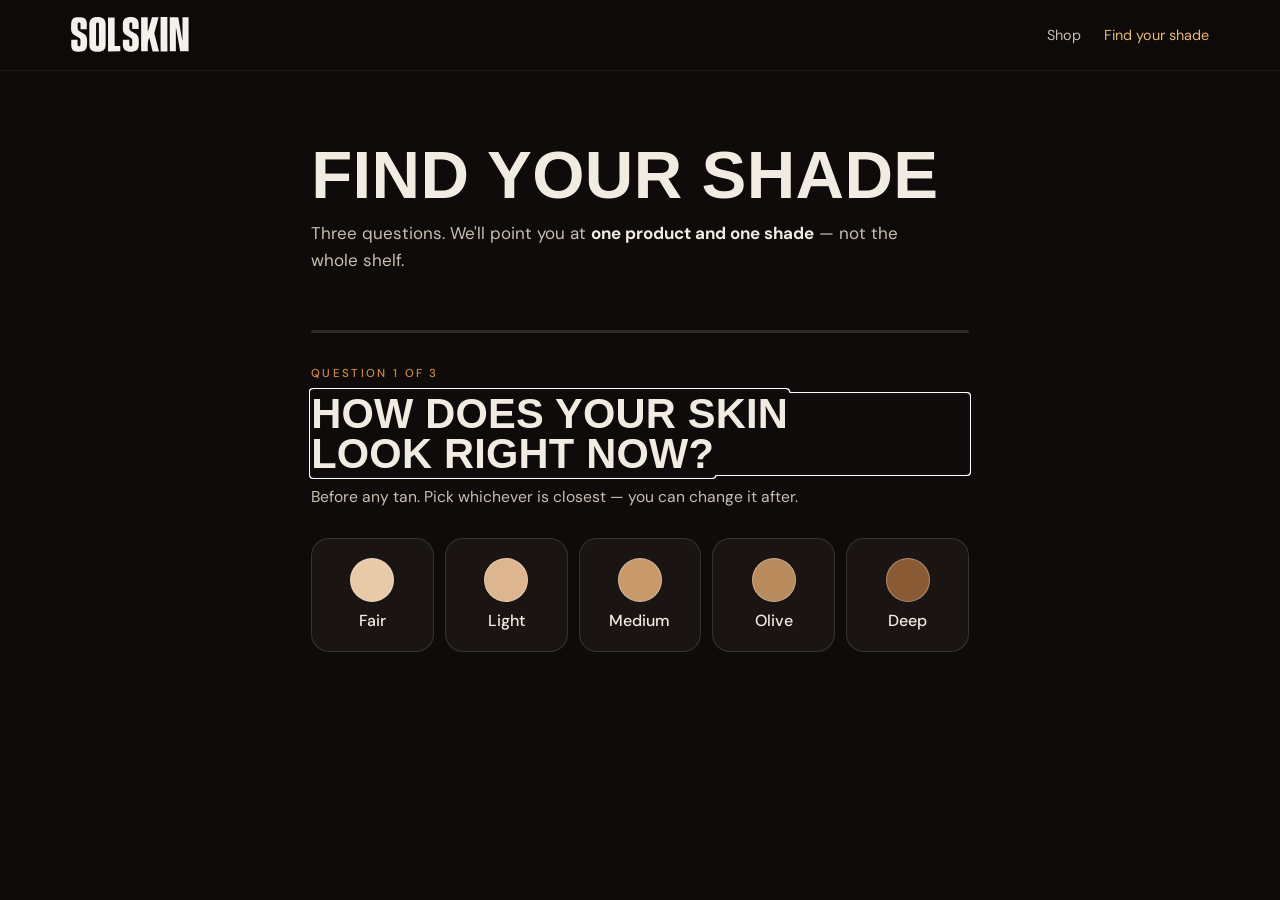
==== site/picker.html @ 9c92fb1f "Add collection page and product picker George Gazzard's post asks for three artefacts — homepage, co" ====
<!DOCTYPE html>
<html lang="en-GB">
<head>
<meta charset="utf-8">
<meta name="viewport" content="width=device-width, initial-scale=1">
<title>Find your shade — SOLSKIN</title>
<meta name="description" content="Three questions and we'll point you at one product and one shade. Not the whole shelf.">
<link rel="stylesheet" href="css/styles.css">
<link rel="stylesheet" href="css/store.css">
</head>
<body>

<header class="store-nav">
  <div class="store-nav__in">
    <a href="index.html" aria-label="SOLSKIN home"><img src="logo/solskin-wordmark-cream.svg" alt="SOLSKIN" width="118" height="36"></a>
    <nav aria-label="Store">
      <ul class="store-nav__links">
        <li><a href="shop.html">Shop</a></li>
        <li><a href="picker.html" aria-current="page" style="color:var(--bronze-lit)">Find your shade</a></li>
      </ul>
    </nav>
  </div>
</header>

<main class="wrap picker">

  <div class="page-head">
    <h1>Find your shade</h1>
    <p>Three questions. We'll point you at <strong>one product and one shade</strong> — not the whole shelf.</p>
  </div>

  <div class="picker__bar" role="progressbar" aria-label="Progress" aria-valuemin="0" aria-valuemax="3" aria-valuenow="0">
    <i id="bar"></i>
  </div>

  <!-- Q1 -->
  <section class="step" data-step="0" data-active aria-labelledby="q1">
    <p class="step__n">Question 1 of 3</p>
    <h2 id="q1">How does your skin look right now?</h2>
    <p class="hint">Before any tan. Pick whichever is closest — you can change it after.</p>
    <div class="opts opts--tones" role="group" aria-labelledby="q1" id="q1opts"></div>
  </section>

  <!-- Q2 -->
  <section class="step" data-step="1" aria-labelledby="q2">
    <p class="step__n">Question 2 of 3</p>
    <h2 id="q2">How far do you want to go?</h2>
    <p class="hint">There's no wrong answer. You can always build up.</p>
    <div class="opts" role="group" aria-labelledby="q2">
      <button class="opt" data-q="depth" data-v="subtle"><span class="opt__hit">Just a bit of colour<small>Like you've had a good week. Nobody asks.</small></span></button>
      <button class="opt" data-q="depth" data-v="noticeable"><span class="opt__hit">A proper tan<small>Obvious you're glowing, still looks like you.</small></span></button>
      <button class="opt" data-q="depth" data-v="deep"><span class="opt__hit">Deep bronze<small>Holiday skin. No apologies.</small></span></button>
    </div>
    <button class="picker__back" type="button">← Back</button>
  </section>

  <!-- Q3 -->
  <section class="step" data-step="2" aria-labelledby="q3">
    <p class="step__n">Question 3 of 3</p>
    <h2 id="q3">When do you need it?</h2>
    <p class="hint">This is usually what decides the product.</p>
    <div class="opts" role="group" aria-labelledby="q3">
      <button class="opt" data-q="speed" data-v="tonight"><span class="opt__hit">Tonight<small>Out in a couple of hours.</small></span></button>
      <button class="opt" data-q="speed" data-v="overnight"><span class="opt__hit">Tomorrow<small>Happy to let it develop while I sleep.</small></span></button>
      <button class="opt" data-q="speed" data-v="slow"><span class="opt__hit">No rush<small>I'd rather build it up slowly and stay in control.</small></span></button>
    </div>
    <button class="picker__back" type="button">← Back</button>
  </section>

  <!-- Result -->
  <section class="step" data-step="3" aria-labelledby="rname">
    <p class="step__n">Your match</p>
    <div class="result">
      <div class="result__img"><img id="rimg" src="" alt="" width="460" height="497"></div>
      <div>
        <h2 id="rname"></h2>
        <p class="result__size" id="rsize"></p>
        <p class="result__why" id="rwhy"></p>

        <div class="chooser" id="shadeWrap">
          <p class="chooser__label">Shade</p>
          <div class="swatches" id="rshades" role="group" aria-label="Shade"></div>
        </div>

        <div class="chooser">
          <p class="chooser__label">How you'd like it</p>
          <div class="buys" id="rbuys" role="group" aria-label="Purchase option"></div>
        </div>

        <div class="addbar">
          <span class="total" id="rtotal"></span>
          <a class="btn btn--primary" href="#" id="radd">Add to bag</a>
        </div>
        <button class="picker__back" type="button">← Start again</button>
      </div>
    </div>
  </section>

  <p aria-live="polite" class="visually-hidden" id="live" style="position:absolute;left:-9999px"></p>
</main>

<script src="js/catalogue.js"></script>
<script src="js/picker.js"></script>
</body>
</html>
---- site/css/styles.css ----
/* ============================================================
   SOLSKIN — site styles  ·  MIDNIGHT & BRONZE
   Same structure and layout as before; new palette, dark ground.
   Bronze is the only saturated colour — everything else is a warm
   neutral, so the 3D glow has nothing to fight with.
   ============================================================ */

@font-face{
  font-family:"Vanguard CF";
  src:url("../fonts/VanguardCF-Bold.woff") format("woff");
  font-weight:700; font-style:normal; font-display:swap;
}
@font-face{
  font-family:"DM Sans";
  src:url("../fonts/DMSans-Variable.woff2") format("woff2-variations");
  font-weight:300 900; font-style:normal; font-display:swap;
}

:root{
  --ink:#0E0B0A;
  --ink-2:#141010;
  --charcoal:#1A1512;
  --charcoal-2:#221B17;
  --bronze:#C98A4B;
  --bronze-lit:#E8B87A;
  --bronze-deep:#8F5E31;
  --ivory:#F2EBE1;
  --ivory-soft:#C9BEB1;
  --ivory-faint:#8B8177;

  --rule:rgba(242,235,225,.14);
  --rule-soft:rgba(242,235,225,.07);

  --display:"Vanguard CF","Arial Narrow",Impact,sans-serif;
  --body:"DM Sans",system-ui,-apple-system,"Segoe UI",sans-serif;

  --pill:999px;
  --card:28px;
  --shadow:0 2px 8px rgba(0,0,0,.4),0 1px 2px rgba(0,0,0,.3);
  --shadow-lift:0 24px 60px rgba(0,0,0,.55),0 6px 16px rgba(0,0,0,.4);
  --glow:0 0 40px rgba(201,138,75,.28);

  --gut:clamp(20px,4vw,56px);
  --maxw:1240px;
}

*{box-sizing:border-box}
html{scroll-behavior:smooth}
@media (prefers-reduced-motion:reduce){html{scroll-behavior:auto}}

body{
  margin:0;background:var(--ink);color:var(--ivory);
  font-family:var(--body);font-size:17px;line-height:1.6;
  -webkit-font-smoothing:antialiased;
  /* clip, not hidden: `hidden` makes <body> a scroll container and
     breaks position:sticky, which the pinned cinema relies on. */
  overflow-x:clip;
}

.wrap{max-width:var(--maxw);margin:0 auto;padding:0 var(--gut);position:relative;z-index:2}
.wrap--wide{max-width:1500px}

h1,h2,h3,.disp{font-family:var(--display);font-weight:700;text-transform:uppercase;letter-spacing:.005em;text-wrap:balance;margin:0}
h1{font-size:clamp(2.9rem,8.2vw,7rem);line-height:.92}
h2{font-size:clamp(2rem,5vw,3.9rem);line-height:.96}
h3{font-size:clamp(1.15rem,2vw,1.5rem);line-height:1.06}
p{margin:0 0 1.05em;max-width:62ch}
a{color:inherit}
strong{font-weight:700;color:var(--ivory)}

.eyebrow{font-family:var(--body);font-weight:500;font-size:.72rem;letter-spacing:.2em;text-transform:uppercase;color:var(--bronze);margin:0 0 1rem}
.lede{font-size:clamp(1.05rem,1.6vw,1.32rem);line-height:1.5;color:var(--ivory-soft);max-width:54ch}
.big-quote{font-family:var(--display);text-transform:uppercase;font-size:clamp(1.5rem,4.4vw,3.3rem);line-height:1.02;max-width:16ch;margin:0;color:var(--ivory)}

.btn{
  display:inline-flex;align-items:center;gap:.6rem;
  font-family:var(--body);font-weight:500;font-size:1.02rem;
  padding:15px 34px;border-radius:var(--pill);
  border:1.5px solid transparent;text-decoration:none;cursor:pointer;
  transition:background-color .2s,color .2s,border-color .2s,transform .2s,box-shadow .2s;
}
.btn:hover{transform:translateY(-1px)}
.btn--primary{background:var(--bronze);color:#150F0A;border-color:var(--bronze);box-shadow:var(--glow)}
.btn--primary:hover{background:var(--bronze-lit);border-color:var(--bronze-lit)}
.btn--ghost{background:transparent;color:var(--bronze-lit);border-color:rgba(201,138,75,.55)}
.btn--ghost:hover{background:rgba(201,138,75,.14);border-color:var(--bronze-lit)}
.btn--light{background:var(--ivory);color:var(--ink);border-color:var(--ivory)}
.btn--light:hover{background:transparent;color:var(--ivory)}
a:focus-visible,button:focus-visible,summary:focus-visible{outline:2.5px solid var(--bronze-lit);outline-offset:3px;border-radius:6px}

.announce{background:var(--bronze);color:#150F0A;font-size:.76rem;letter-spacing:.15em;text-transform:uppercase;font-weight:500;text-align:center;padding:.66rem 1rem;position:relative;z-index:70}
.announce b{font-weight:700}

.nav{position:sticky;top:0;z-index:60;background:rgba(14,11,10,.72);backdrop-filter:saturate(150%) blur(16px);-webkit-backdrop-filter:saturate(150%) blur(16px);border-bottom:1px solid var(--rule-soft)}
.nav__in{max-width:var(--maxw);margin:0 auto;padding:0 var(--gut);height:74px;display:flex;align-items:center;justify-content:space-between;gap:1.4rem}
.nav__logo{display:flex;align-items:center;color:var(--ivory);text-decoration:none}
.nav__logo img{width:132px;height:auto;display:block}
.nav__links{display:flex;gap:1.9rem;list-style:none;margin:0;padding:0}
.nav__links a{text-decoration:none;font-size:.9rem;font-weight:500;color:var(--ivory-soft);padding:.3rem 0;border-bottom:1.5px solid transparent;transition:color .18s,border-color .18s}
.nav__links a:hover{color:var(--bronze-lit);border-color:var(--bronze-lit)}
.nav__cta{display:flex;align-items:center;gap:.8rem}
.nav__cta .btn{padding:11px 22px;font-size:.9rem}
@media(max-width:900px){.nav__links{display:none}}
@media(max-width:520px){.nav__cta .btn--ghost{display:none}}

.hero{position:relative;padding:clamp(3rem,7vw,6rem) 0 clamp(2.5rem,5vw,4rem);overflow:clip}
.hero__grid{display:grid;grid-template-columns:minmax(0,.92fr) minmax(0,1.08fr);gap:clamp(1.5rem,5vw,4.5rem);align-items:center}
@media(max-width:940px){.hero__grid{grid-template-columns:1fr;gap:2.4rem}}
.hero h1 span{display:block}
.hero h1 .accent{
  color:var(--bronze-lit);
  background:linear-gradient(96deg,var(--bronze) 0%,var(--bronze-lit) 42%,#FFE0B0 58%,var(--bronze) 100%);
  -webkit-background-clip:text;background-clip:text;-webkit-text-fill-color:transparent;
}
.hero__sub{margin:1.6rem 0 2rem;font-size:clamp(1.05rem,1.7vw,1.28rem);line-height:1.52;color:var(--ivory-soft);max-width:46ch}
.hero__actions{display:flex;flex-wrap:wrap;gap:.85rem;margin-bottom:2.2rem}
.hero__stats{display:flex;flex-wrap:wrap;gap:0;border-top:1px solid var(--rule);padding-top:1.4rem}
.hero__stat{padding-right:2.2rem;margin-right:2.2rem;border-right:1px solid var(--rule)}
.hero__stat:last-child{border-right:0;margin-right:0;padding-right:0}
.hero__stat b{display:block;font-family:var(--display);font-size:1.72rem;line-height:1;color:var(--bronze-lit)}
.hero__stat span{font-size:.8rem;color:var(--ivory-faint);letter-spacing:.02em}
@media(max-width:560px){.hero__stat{padding-right:1.2rem;margin-right:1.2rem}.hero__stat b{font-size:1.35rem}}

.hero__art{position:relative;display:flex;justify-content:center;align-items:center;min-height:min(88vh,780px)}
.hero__blob{position:absolute;left:50%;top:50%;transform:translate(-50%,-50%);width:min(125%,820px);aspect-ratio:1;pointer-events:none;background:radial-gradient(circle at 50% 46%,rgba(201,138,75,.40) 0%,rgba(201,138,75,.14) 40%,rgba(201,138,75,0) 68%);animation:blobPulse 9s ease-in-out infinite}
.hero__canvas{position:relative;z-index:1;width:100%;height:min(88vh,780px);display:block;cursor:grab;touch-action:pan-y}
.hero__canvas:active{cursor:grabbing}
.hero__bottle{position:relative;z-index:1;width:min(100%,400px);display:block;border-radius:clamp(24px,3vw,36px);box-shadow:var(--shadow-lift)}
.has-webgl .hero__bottle{display:none}
.no-webgl .hero__canvas{display:none}
.hero__hint{position:absolute;left:50%;bottom:-.4rem;transform:translateX(-50%);font-size:.7rem;letter-spacing:.16em;text-transform:uppercase;color:var(--ivory-faint);display:flex;align-items:center;gap:.5rem;white-space:nowrap}
.no-webgl .hero__hint{display:none}
.hero__tag{position:absolute;right:0;bottom:12%;z-index:3;background:rgba(26,21,18,.9);border:1px solid var(--rule);border-radius:var(--pill);color:var(--ivory);padding:.62rem 1.15rem;font-size:.82rem;font-weight:500;box-shadow:var(--shadow-lift);display:flex;align-items:center;gap:.5rem;backdrop-filter:blur(8px)}
.hero__tag i{width:8px;height:8px;border-radius:999px;background:var(--bronze-lit);display:block;flex:none;box-shadow:0 0 10px var(--bronze-lit)}
/* the 3D stage is the hero on desktop; on a phone it should not eat the
   whole scroll before the copy is read */
@media(max-width:940px){
  .hero__art{min-height:min(58vh,480px)}
  .hero__canvas{height:min(58vh,480px)}
  .hero__tag{right:auto;left:50%;transform:translateX(-50%);bottom:2%}
}

section[id]{scroll-margin-top:86px}
.sec{padding:clamp(4rem,9vw,8rem) 0;position:relative}
.sec--sand{background:var(--ink-2)}
.sec--espresso{background:var(--charcoal)}
.sec__head{max-width:64ch;margin-bottom:clamp(2rem,4vw,3.4rem)}
.sec__head h2{margin-bottom:1rem}
.sec--sand::before,.sec--espresso::before{content:"";position:absolute;top:0;left:0;right:0;height:1px;background:linear-gradient(90deg,transparent,rgba(201,138,75,.42),transparent)}

.pain__grid{display:grid;grid-template-columns:repeat(auto-fit,minmax(230px,1fr));gap:1.1rem;margin-top:2.6rem}
.pain__card{background:var(--charcoal);border-radius:var(--card);padding:1.6rem 1.5rem;border:1px solid var(--rule-soft);transition:border-color .25s,transform .25s}
.pain__card:hover{border-color:rgba(201,138,75,.4);transform:translateY(-3px)}
.pain__card h3{font-size:1.02rem;margin-bottom:.55rem;color:var(--bronze-lit)}
.pain__card p{margin:0;font-size:.95rem;color:var(--ivory-soft)}
.pain__lead{display:grid;grid-template-columns:minmax(0,1fr) minmax(0,1fr);gap:clamp(1.5rem,5vw,4rem);align-items:center}
@media(max-width:860px){.pain__lead{grid-template-columns:1fr}}

.cinema{position:relative;background:var(--ink);color:var(--ivory)}
.cinema__rail{height:520vh;position:relative}
.cinema__stage{position:sticky;top:0;height:100vh;overflow:hidden;display:grid;place-items:center}
.cinema__fx{position:absolute;inset:0;width:100%;height:100%;z-index:0;display:block}
.no-webgl .cinema__fx{display:none}
.cinema__scene{position:absolute;inset:0;display:grid;place-items:center;z-index:1;will-change:transform,opacity}
.cinema__media{position:relative;width:min(78vw,620px);aspect-ratio:1/1.06;border-radius:36px;overflow:hidden;box-shadow:0 40px 90px rgba(0,0,0,.7),0 0 60px rgba(201,138,75,.16);border:1px solid rgba(201,138,75,.2)}
.cinema__media img{width:100%;height:100%;object-fit:cover;display:block}
.cinema__word{
  font-family:var(--display);text-transform:uppercase;text-align:center;
  font-size:clamp(2.6rem,11vw,9rem);line-height:.9;
  background:linear-gradient(100deg,var(--bronze) 0%,#FFE0B0 45%,var(--bronze-lit) 60%,var(--bronze) 100%);
  -webkit-background-clip:text;background-clip:text;-webkit-text-fill-color:transparent;
}
.cinema__word small{display:block;font-family:var(--body);font-weight:400;text-transform:none;font-size:clamp(.88rem,1.6vw,1.08rem);letter-spacing:.02em;line-height:1.45;color:var(--ivory-soft);-webkit-text-fill-color:var(--ivory-soft);margin-top:1rem;max-width:30ch;margin-inline:auto}
.cinema__cap{position:absolute;left:50%;bottom:7vh;transform:translateX(-50%);text-align:center;width:min(92vw,640px);z-index:2;opacity:0;visibility:hidden}
.cinema__cap h3{font-size:clamp(1.3rem,3.4vw,2.4rem);margin-bottom:.5rem;color:var(--bronze-lit)}
.cinema__cap p{margin:0 auto;font-size:clamp(.92rem,1.5vw,1.05rem);color:var(--ivory-soft);max-width:44ch}
.cinema__prog{position:absolute;left:50%;transform:translateX(-50%);bottom:2.4vh;z-index:3;width:min(360px,62vw);height:3px;border-radius:999px;background:rgba(242,235,225,.16);overflow:hidden}
.cinema__prog i{display:block;height:100%;width:0%;background:linear-gradient(90deg,var(--bronze),var(--bronze-lit));border-radius:999px;box-shadow:0 0 12px rgba(232,184,122,.7)}
.cinema__skip{position:absolute;right:var(--gut);bottom:6.5vh;z-index:4;font-size:.74rem;letter-spacing:.16em;text-transform:uppercase;color:var(--ivory-soft);text-decoration:none;border:1px solid var(--rule);padding:.5rem .9rem;border-radius:var(--pill);backdrop-filter:blur(6px)}
.cinema__skip:hover{color:var(--ivory);border-color:var(--bronze-lit)}
/* on narrow screens the caption owns the lower third — put skip up top so it
   can never sit on top of copy */
@media(max-width:760px){
  .cinema__skip{top:calc(74px + 1rem);bottom:auto;right:1rem}
}
.no-js .cinema__rail,.reduced .cinema__rail{height:auto}
.no-js .cinema__stage,.reduced .cinema__stage{position:static;height:auto;padding:3rem 0;display:block}
.no-js .cinema__scene,.reduced .cinema__scene{position:static;opacity:1!important;transform:none!important;margin-bottom:3rem}
.no-js .cinema__cap,.reduced .cinema__cap{position:static;transform:none;margin:1.4rem auto 0;opacity:1;visibility:visible}
.no-js .cinema__prog,.reduced .cinema__prog,.no-js .cinema__skip,.reduced .cinema__skip{display:none}
.reduced .cinema__fx{display:none}

.proof__pair{display:grid;grid-template-columns:1fr 1fr;gap:clamp(.6rem,1.6vw,1.4rem);align-items:start;margin-top:2.4rem}
.proof__fig{margin:0;position:relative}
.proof__fig img{width:100%;display:block;border-radius:var(--card);border:1px solid var(--rule-soft)}
.proof__fig figcaption{position:absolute;top:1rem;left:1rem;background:rgba(14,11,10,.82);color:var(--ivory);font-size:.7rem;letter-spacing:.18em;text-transform:uppercase;font-weight:500;padding:.42rem .8rem;border-radius:var(--pill);backdrop-filter:blur(6px)}
.proof__fig--after figcaption{background:var(--bronze);color:#150F0A}
.proof__badge{display:inline-flex;align-items:center;gap:.6rem;margin-top:1.6rem;background:var(--charcoal);border:1px solid rgba(201,138,75,.4);border-radius:var(--pill);padding:.6rem 1.15rem;font-size:.86rem;font-weight:500;color:var(--ivory)}
.proof__badge svg{width:16px;height:16px;flex:none;color:var(--bronze-lit)}
.reveal-after{opacity:0;transform:translateY(26px) scale(.97)}
.reveal-after.in{opacity:1;transform:none;transition:opacity .9s cubic-bezier(.2,.7,.3,1) .12s,transform .9s cubic-bezier(.2,.7,.3,1) .12s}
.reduced .reveal-after{opacity:1;transform:none}

.founders{display:grid;grid-template-columns:minmax(0,1fr) minmax(0,1.1fr);gap:clamp(1.6rem,5vw,4.5rem);align-items:center}
@media(max-width:900px){.founders{grid-template-columns:1fr}}
.founders__quote{border-left:3px solid var(--bronze);padding-left:1.5rem;margin:2rem 0}
.founders__sign{font-size:.95rem;color:var(--ivory-faint);margin:0}
.founders__cards{display:grid;grid-template-columns:1fr 1fr;gap:1rem}
@media(max-width:520px){.founders__cards{grid-template-columns:1fr}}
.founder{background:var(--charcoal-2);border:1px solid var(--rule-soft);border-radius:var(--card);padding:1.6rem 1.4rem}
.founder b{display:block;font-family:var(--display);font-size:1.6rem;color:var(--bronze-lit);margin-bottom:.2rem}
.founder span{display:block;font-size:.78rem;letter-spacing:.14em;text-transform:uppercase;color:var(--ivory-faint);margin-bottom:.8rem}
.founder p{margin:0;font-size:.94rem;color:var(--ivory-soft)}

.bens{display:grid;grid-template-columns:repeat(auto-fit,minmax(155px,1fr));gap:1.4rem;margin-top:2.6rem}
.ben{text-align:center}
.ben img{width:46px;height:46px;display:block;margin:0 auto .8rem;filter:brightness(0) invert(78%) sepia(35%) saturate(560%) hue-rotate(340deg) brightness(96%)}
.ben b{display:block;font-size:.92rem;font-weight:700;color:var(--ivory)}

.ings{display:grid;grid-template-columns:repeat(auto-fit,minmax(215px,1fr));gap:1.1rem;margin-top:2.6rem}
.ing{background:var(--charcoal);border-radius:var(--card);padding:1.5rem;border:1px solid var(--rule-soft)}
.ing b{display:block;font-family:var(--display);font-size:1.22rem;color:var(--bronze-lit);margin-bottom:.5rem}
.ing p{margin:0;font-size:.92rem;color:var(--ivory-soft)}

.prods{display:grid;grid-template-columns:repeat(auto-fit,minmax(235px,1fr));gap:1.2rem;margin-top:2.6rem}
.prod{background:var(--charcoal);border:1px solid var(--rule-soft);border-radius:var(--card);overflow:hidden;display:flex;flex-direction:column;transition:transform .25s cubic-bezier(.2,.7,.3,1),box-shadow .25s,border-color .25s}
.prod:hover{transform:translateY(-5px);box-shadow:var(--shadow-lift),var(--glow);border-color:rgba(201,138,75,.42)}
.prod__img{background:var(--ivory);aspect-ratio:1/1.05;overflow:hidden}
.prod__img img{width:100%;height:100%;object-fit:contain;display:block;transition:transform .5s cubic-bezier(.2,.7,.3,1)}
.prod:hover .prod__img img{transform:scale(1.05)}
.prod__body{padding:1.3rem 1.3rem 1.5rem;display:flex;flex-direction:column;gap:.4rem;flex:1}
.prod__body h3{font-size:1.16rem;color:var(--ivory)}
.prod__shade{font-size:.78rem;letter-spacing:.1em;text-transform:uppercase;color:var(--ivory-faint)}
.prod__desc{font-size:.9rem;color:var(--ivory-soft);margin:.3rem 0 .9rem;flex:1}
.prod__foot{display:flex;align-items:center;justify-content:space-between;gap:.8rem}
.prod__price{font-family:var(--display);font-size:1.4rem;color:var(--bronze-lit)}
.prod .btn{padding:10px 20px;font-size:.86rem}

.cmp{margin-top:2.4rem;overflow-x:auto;border-radius:var(--card);border:1px solid var(--rule-soft);background:var(--ink-2)}
.cmp table{width:100%;border-collapse:collapse;min-width:440px}
.cmp th,.cmp td{padding:1rem 1.2rem;text-align:left;border-bottom:1px solid var(--rule-soft);color:var(--ivory-soft)}
.cmp thead th{font-family:var(--display);font-size:1.05rem;text-transform:uppercase;color:var(--ivory);background:rgba(201,138,75,.1)}
.cmp thead th:first-child{font-family:var(--body);font-size:.72rem;letter-spacing:.16em;color:var(--ivory-faint);font-weight:500}
.cmp td:not(:first-child){text-align:center;width:120px}
.cmp tbody tr:last-child td{border-bottom:0}
.cmp .yes,.cmp .no{display:inline-grid;place-items:center;width:26px;height:26px;border-radius:999px;font-size:.8rem;font-weight:700}
.cmp .yes{background:var(--bronze);color:#150F0A;box-shadow:0 0 14px rgba(201,138,75,.45)}
.cmp .no{background:rgba(242,235,225,.08);color:rgba(242,235,225,.32)}
@media(max-width:680px){
  .cmp table{min-width:0}
  .cmp th,.cmp td{padding:.85rem .6rem}
  .cmp td:first-child,.cmp th:first-child{font-size:.92rem;line-height:1.3}
  .cmp td:not(:first-child),.cmp th:not(:first-child){width:58px}
  .cmp thead th:not(:first-child){font-size:.82rem}
  .cmp .yes,.cmp .no{width:23px;height:23px;font-size:.72rem}
}

.stats{display:grid;grid-template-columns:repeat(auto-fit,minmax(180px,1fr));gap:1.1rem;margin-top:2.6rem}
.stat{background:var(--charcoal-2);border:1px solid var(--rule-soft);border-radius:var(--card);padding:1.7rem 1.5rem}
.stat b{display:block;font-family:var(--display);font-size:clamp(2rem,4.4vw,3.1rem);line-height:1;color:var(--bronze-lit)}
.stat span{display:block;font-size:.9rem;color:var(--ivory-soft);margin-top:.55rem}

.press{display:flex;flex-wrap:wrap;align-items:center;gap:clamp(1.6rem,5vw,3.6rem);justify-content:center;margin-top:3rem;padding-top:2.4rem;border-top:1px solid var(--rule-soft)}
.press img{height:26px;width:auto;opacity:.6;filter:brightness(0) invert(1)}

.duo{display:grid;grid-template-columns:1fr 1fr;gap:1.2rem;margin-top:2.4rem}
@media(max-width:820px){.duo{grid-template-columns:1fr}}
.duo__card{border-radius:var(--card);padding:clamp(1.8rem,3.5vw,2.8rem);border:1px solid var(--rule);display:flex;flex-direction:column;gap:.5rem;background:var(--charcoal)}
.duo__card h3{font-size:clamp(1.5rem,3vw,2.1rem);margin-bottom:.5rem;color:var(--ivory)}
.duo__card p{color:var(--ivory-soft)}
.duo__card .btn{align-self:flex-start;margin-top:.9rem}
/* modifier must come AFTER the base rules — equal specificity, so source
   order decides. Declared earlier, the base colour won and this card's copy
   rendered light-on-bronze. */
.duo__card--fill{background:linear-gradient(135deg,var(--bronze-deep),var(--bronze));border-color:transparent;box-shadow:var(--glow)}
.duo__card--fill h3{color:#160F09}
.duo__card--fill p{color:#2A1C10}

.comm{display:grid;grid-template-columns:repeat(auto-fit,minmax(150px,1fr));gap:.7rem;margin-top:2.4rem}
.comm figure{margin:0;position:relative;border-radius:20px;overflow:hidden;aspect-ratio:1;border:1px solid var(--rule-soft)}
.comm img{width:100%;height:100%;object-fit:cover;display:block;transition:transform .55s cubic-bezier(.2,.7,.3,1)}
.comm figure:hover img{transform:scale(1.07)}
.comm figcaption{position:absolute;left:.6rem;bottom:.6rem;background:rgba(14,11,10,.75);color:var(--ivory);font-size:.7rem;padding:.28rem .6rem;border-radius:var(--pill);backdrop-filter:blur(4px)}

.quiz{background:var(--charcoal);border:1px solid rgba(201,138,75,.28);border-radius:clamp(28px,4vw,44px);padding:clamp(2.4rem,6vw,4.6rem);text-align:center;position:relative;overflow:hidden}
.quiz::after{content:"";position:absolute;left:50%;top:-40%;transform:translateX(-50%);width:120%;aspect-ratio:2/1;pointer-events:none;background:radial-gradient(ellipse at 50% 50%,rgba(201,138,75,.22),transparent 62%)}
.quiz h2{margin-bottom:1rem}
.quiz .lede{margin:0 auto 2rem}
.quiz__chips{display:flex;flex-wrap:wrap;gap:.6rem;justify-content:center;margin-bottom:2.2rem;position:relative;z-index:1}
.quiz__chip{background:var(--charcoal-2);border-radius:var(--pill);padding:.55rem 1.15rem;font-size:.88rem;color:var(--ivory-soft);border:1px solid var(--rule)}
.quiz .btn{position:relative;z-index:1}

.faq{margin-top:2.4rem;max-width:820px}
.faq details{border-bottom:1px solid var(--rule-soft);padding:.25rem 0}
.faq summary{cursor:pointer;list-style:none;padding:1.15rem 2.5rem 1.15rem 0;position:relative;font-weight:500;font-size:1.04rem;color:var(--ivory)}
.faq summary::-webkit-details-marker{display:none}
.faq summary::after{content:"";position:absolute;right:.4rem;top:50%;width:11px;height:11px;border-right:2px solid var(--bronze);border-bottom:2px solid var(--bronze);transform:translateY(-70%) rotate(45deg);transition:transform .22s ease}
.faq details[open] summary::after{transform:translateY(-30%) rotate(-135deg)}
.faq p{padding:0 0 1.3rem;margin:0;color:var(--ivory-soft);font-size:.97rem;max-width:70ch}

.foot{background:var(--ink-2);padding:clamp(3rem,6vw,5rem) 0 2.4rem;border-top:1px solid var(--rule-soft)}
.foot__logo{width:min(100%,520px);margin-bottom:2.4rem;opacity:.9}
.foot__logo img{width:100%;height:auto;display:block}
.foot__cols{display:grid;grid-template-columns:repeat(auto-fit,minmax(180px,1fr));gap:2rem;margin-bottom:2.6rem}
.foot h4{font-family:var(--body);font-size:.74rem;letter-spacing:.16em;text-transform:uppercase;color:var(--bronze);margin:0 0 1rem;font-weight:500}
.foot ul{list-style:none;margin:0;padding:0;display:flex;flex-direction:column;gap:.6rem}
.foot a{text-decoration:none;font-size:.94rem;color:var(--ivory-soft)}
.foot a:hover{color:var(--bronze-lit)}
.foot__base{border-top:1px solid var(--rule-soft);padding-top:1.6rem;display:flex;flex-wrap:wrap;gap:1rem;align-items:center;justify-content:space-between;font-size:.82rem;color:var(--ivory-faint)}
.foot__paywrap{background:var(--ivory);border-radius:var(--pill);padding:.5rem .9rem;display:inline-flex}
.foot__pay{height:auto;width:auto;max-width:100%;max-height:20px;display:block}

/* ---------- page-open choreography ----------
   The hero copy staggers up while the 3D camera dollies in, so the
   whole first screen resolves as one move rather than several. */
@keyframes blobPulse{
  0%,100%{opacity:.85;transform:translate(-50%,-50%) scale(1)}
  50%    {opacity:1;  transform:translate(-50%,-50%) scale(1.06)}
}
@keyframes riseIn{
  from{opacity:0;transform:translateY(26px)}
  to  {opacity:1;transform:none}
}
@keyframes sheen{
  0%  {background-position:-140% 0}
  100%{background-position:240% 0}
}
.hero .eyebrow,.hero h1 span,.hero__sub,.hero__actions,.hero__stats{
  opacity:0;
}
.hero-in .hero .eyebrow    {animation:riseIn .75s cubic-bezier(.16,.84,.32,1) .05s both}
.hero-in .hero h1 span:nth-child(1){animation:riseIn .85s cubic-bezier(.16,.84,.32,1) .16s both}
.hero-in .hero h1 span:nth-child(2){animation:riseIn .85s cubic-bezier(.16,.84,.32,1) .27s both}
.hero-in .hero h1 span:nth-child(3){animation:riseIn .85s cubic-bezier(.16,.84,.32,1) .38s both}
.hero-in .hero__sub        {animation:riseIn .8s cubic-bezier(.16,.84,.32,1) .52s both}
.hero-in .hero__actions    {animation:riseIn .8s cubic-bezier(.16,.84,.32,1) .64s both}
.hero-in .hero__stats      {animation:riseIn .8s cubic-bezier(.16,.84,.32,1) .76s both}

/* a single bronze sheen sweeps the headline once, as the bottle settles */
.hero-in .hero h1 .accent{
  background-size:220% 100%;
  animation:riseIn .85s cubic-bezier(.16,.84,.32,1) .38s both,
            sheen 2.4s ease-out 1.15s 1 both;
}
.hero__hint{opacity:0}
.hero-in .hero__hint{animation:riseIn .7s ease 1.5s both}
.hero__tag{opacity:0}
.hero-in .hero__tag{animation:riseIn .7s cubic-bezier(.16,.84,.32,1) 1.35s both}

/* nothing may be hidden if the animation never runs */
.no-webgl .hero .eyebrow,.no-webgl .hero h1 span,.no-webgl .hero__sub,
.no-webgl .hero__actions,.no-webgl .hero__stats,.no-webgl .hero__tag,
.reduced .hero .eyebrow,.reduced .hero h1 span,.reduced .hero__sub,
.reduced .hero__actions,.reduced .hero__stats,.reduced .hero__tag{
  opacity:1;animation:none
}
@media (prefers-reduced-motion:reduce){
  .hero .eyebrow,.hero h1 span,.hero__sub,.hero__actions,.hero__stats,
  .hero__tag,.hero__hint{opacity:1!important;animation:none!important}
  .hero__blob{animation:none}
}

.rv{opacity:0;transform:translateY(22px)}
.rv.in{opacity:1;transform:none;transition:opacity .8s cubic-bezier(.2,.7,.3,1),transform .8s cubic-bezier(.2,.7,.3,1)}
.reduced .rv{opacity:1;transform:none}

/* ============================================================
   SCROLL SEQUENCE — bottle -> drop -> skin -> proof
   ============================================================ */
.cinema__stage3d{
  position:absolute;inset:0;width:100%;height:100%;z-index:1;display:block;
}
.no-webgl .cinema__stage3d,.reduced .cinema__stage3d,.cinema-2d .cinema__stage3d{display:none}

/* the take resolves into the real photograph */
.cinema__final{
  position:absolute;left:50%;top:50%;z-index:2;
  transform:translate(-50%,-50%);
  width:min(52vw,420px);opacity:0;visibility:hidden;
  pointer-events:none;text-align:center;
}
.cinema__final img{
  width:100%;display:block;border-radius:28px;
  border:1px solid rgba(201,138,75,.3);
  box-shadow:0 40px 90px rgba(0,0,0,.7),0 0 70px rgba(201,138,75,.2);
}
.cinema__final-badge{
  display:inline-block;margin-top:1rem;
  background:rgba(26,21,18,.9);border:1px solid rgba(201,138,75,.4);
  border-radius:var(--pill);padding:.5rem 1rem;
  font-size:.76rem;color:var(--ivory);backdrop-filter:blur(6px);
}
@media(max-width:760px){.cinema__final{width:min(74vw,320px)}}
.no-webgl .cinema__final,.reduced .cinema__final,.cinema-2d .cinema__final{display:none}

/* static fallback: the same three beats, stacked and readable */
.cinema__still{display:none}
.no-webgl .cinema__still,.reduced .cinema__still,.cinema-2d .cinema__still{
  display:grid;grid-template-columns:repeat(auto-fit,minmax(220px,1fr));
  gap:1rem;padding:2rem var(--gut);position:static;
}
.cinema__still img{width:100%;border-radius:24px;display:block;border:1px solid var(--rule-soft)}

/* real footage of the rub, scrubbed by scroll — hidden until a clip is wired */
.cinema__video{
  position:absolute;inset:0;width:100%;height:100%;
  object-fit:cover;z-index:2;opacity:0;pointer-events:none;
  display:none;                       /* JS shows it only once a clip loads */
}
.cinema-video-on .cinema__video{display:block}
.no-webgl .cinema__video,.reduced .cinema__video,.cinema-2d .cinema__video{display:none}
---- site/css/store.css ----
/* ============================================================
   SOLSKIN — store surfaces (collection + product picker)
   Deliberately light: no WebGL, no libraries, no webfont beyond
   the two the brand already loads. Performance is the brief.
   ============================================================ */

.store-nav{
  position:sticky;top:0;z-index:60;background:rgba(14,11,10,.88);
  backdrop-filter:saturate(150%) blur(14px);border-bottom:1px solid var(--rule-soft);
}
.store-nav__in{max-width:var(--maxw);margin:0 auto;padding:0 var(--gut);height:70px;
  display:flex;align-items:center;justify-content:space-between;gap:1rem}
.store-nav__in img{width:118px;height:auto;display:block}
.store-nav a{color:var(--ivory-soft);text-decoration:none;font-size:.9rem}
.store-nav a:hover{color:var(--bronze-lit)}
.store-nav__links{display:flex;gap:1.4rem;list-style:none;margin:0;padding:0}
@media(max-width:640px){.store-nav__links{gap:1rem;font-size:.85rem}}

.page-head{padding:clamp(2.5rem,6vw,4.5rem) 0 clamp(1.5rem,3vw,2.5rem)}
.page-head h1{font-size:clamp(2.2rem,6vw,4.2rem);line-height:.95;margin-bottom:.8rem}
.page-head p{color:var(--ivory-soft);max-width:52ch}

/* ---------- filters ---------- */
.filters{display:flex;flex-wrap:wrap;gap:.5rem;margin:2rem 0 2.4rem;
  padding-bottom:1.6rem;border-bottom:1px solid var(--rule-soft)}
.filter{
  font:500 .88rem/1 var(--body);color:var(--ivory-soft);
  background:var(--charcoal);border:1px solid var(--rule);
  padding:.62rem 1.1rem;border-radius:var(--pill);cursor:pointer;
  transition:background-color .16s,color .16s,border-color .16s;
}
.filter:hover{border-color:rgba(201,138,75,.5);color:var(--ivory)}
.filter[aria-pressed="true"]{background:var(--bronze);border-color:var(--bronze);color:#150F0A}
.filter:focus-visible{outline:2.5px solid var(--bronze-lit);outline-offset:3px}

/* ---------- grid ---------- */
.grid{display:grid;grid-template-columns:repeat(auto-fill,minmax(230px,1fr));gap:1.1rem}
.card{
  background:var(--charcoal);border:1px solid var(--rule-soft);border-radius:var(--card);
  overflow:hidden;display:flex;flex-direction:column;
  transition:transform .2s cubic-bezier(.2,.7,.3,1),border-color .2s;
}
.card:hover{transform:translateY(-4px);border-color:rgba(201,138,75,.4)}
.card__img{background:var(--ivory);aspect-ratio:1/1.08;display:grid;place-items:center;overflow:hidden}
.card__img img{width:100%;height:100%;object-fit:contain;display:block}
.card__body{padding:1.1rem 1.15rem 1.3rem;display:flex;flex-direction:column;gap:.35rem;flex:1}
.card h3{font-size:1.02rem;color:var(--ivory)}
.card__meta{font-size:.76rem;letter-spacing:.09em;text-transform:uppercase;color:var(--ivory-faint)}
.card__blurb{font-size:.88rem;color:var(--ivory-soft);margin:.35rem 0 .8rem;flex:1}
.card__foot{display:flex;align-items:baseline;justify-content:space-between;gap:.6rem}
.card__price{font-family:var(--display);font-size:1.22rem;color:var(--bronze-lit)}
.card__was{font-size:.78rem;color:var(--ivory-faint);text-decoration:line-through}
.card__save{font-size:.72rem;color:var(--bronze-lit);letter-spacing:.08em;text-transform:uppercase}

/* shade dots */
.shades{display:flex;gap:.34rem;align-items:center;margin-top:.2rem}
.shade-dot{width:15px;height:15px;border-radius:999px;border:1px solid rgba(255,255,255,.28);display:block}

.empty{color:var(--ivory-faint);padding:3rem 0;text-align:center;grid-column:1/-1}

/* ============================================================
   PRODUCT PICKER
   ============================================================ */
.picker{max-width:760px;margin:0 auto;padding-bottom:5rem}
.picker__bar{height:3px;background:rgba(242,235,225,.14);border-radius:999px;overflow:hidden;margin-bottom:2.2rem}
.picker__bar i{display:block;height:100%;width:0;background:linear-gradient(90deg,var(--bronze),var(--bronze-lit));
  border-radius:999px;transition:width .32s cubic-bezier(.2,.7,.3,1)}

.step{display:none}
.step[data-active]{display:block;animation:stepIn .34s cubic-bezier(.2,.7,.3,1) both}
@keyframes stepIn{from{opacity:0;transform:translateY(12px)}to{opacity:1;transform:none}}
@media(prefers-reduced-motion:reduce){.step[data-active]{animation:none}}

.step__n{font:500 .72rem/1 var(--body);letter-spacing:.2em;text-transform:uppercase;color:var(--bronze);margin-bottom:.9rem}
.step h2{font-size:clamp(1.6rem,4vw,2.6rem);margin-bottom:.6rem}
.step p.hint{color:var(--ivory-soft);margin-bottom:1.8rem;font-size:.98rem}

.opts{display:grid;gap:.7rem}
.opts--tones{grid-template-columns:repeat(auto-fit,minmax(120px,1fr))}
.opt{
  display:flex;align-items:center;gap:.9rem;width:100%;text-align:left;
  background:var(--charcoal);border:1.5px solid var(--rule);border-radius:18px;
  padding:1.05rem 1.2rem;cursor:pointer;color:var(--ivory);
  font:500 1rem/1.3 var(--body);
  transition:border-color .16s,background-color .16s,transform .16s;
}
.opt:hover{border-color:rgba(201,138,75,.6);transform:translateX(3px)}
.opt:focus-visible{outline:2.5px solid var(--bronze-lit);outline-offset:3px}
.opt[aria-pressed="true"]{border-color:var(--bronze);background:rgba(201,138,75,.14)}
.opt small{display:block;font-weight:400;font-size:.85rem;color:var(--ivory-soft);margin-top:.2rem}
.opts--tones .opt{flex-direction:column;text-align:center;gap:.6rem;padding:1.2rem .8rem}
.opt__tone{width:44px;height:44px;border-radius:999px;border:1px solid rgba(255,255,255,.3)}
.opt__hit{flex:1}

.picker__back{
  margin-top:1.6rem;background:none;border:0;color:var(--ivory-faint);
  font:500 .88rem var(--body);cursor:pointer;padding:.4rem 0;
}
.picker__back:hover{color:var(--bronze-lit)}
.picker__back:focus-visible{outline:2.5px solid var(--bronze-lit);outline-offset:3px;border-radius:4px}

/* ---------- result ---------- */
.result{display:grid;grid-template-columns:minmax(0,.9fr) minmax(0,1.1fr);gap:clamp(1.4rem,4vw,2.6rem);align-items:start}
@media(max-width:700px){.result{grid-template-columns:1fr}}
.result__img{background:var(--ivory);border-radius:var(--card);overflow:hidden;aspect-ratio:1/1.08;display:grid;place-items:center}
.result__img img{width:100%;height:100%;object-fit:contain}
.result__why{
  background:rgba(201,138,75,.12);border:1px solid rgba(201,138,75,.32);
  border-radius:16px;padding:.9rem 1.1rem;font-size:.92rem;color:var(--ivory);margin:1rem 0 1.4rem;
}
.result h2{font-size:clamp(1.7rem,4vw,2.5rem);margin-bottom:.4rem}
.result__size{font-size:.78rem;letter-spacing:.1em;text-transform:uppercase;color:var(--ivory-faint)}

.chooser{margin:1.4rem 0}
.chooser__label{font:500 .74rem/1 var(--body);letter-spacing:.16em;text-transform:uppercase;color:var(--ivory-faint);margin-bottom:.7rem}
.swatches{display:flex;flex-wrap:wrap;gap:.6rem}
.swatch{
  display:flex;align-items:center;gap:.6rem;background:var(--charcoal);
  border:1.5px solid var(--rule);border-radius:var(--pill);padding:.5rem .95rem .5rem .5rem;
  cursor:pointer;color:var(--ivory);font:500 .9rem var(--body);
}
.swatch i{width:24px;height:24px;border-radius:999px;border:1px solid rgba(255,255,255,.3);display:block}
.swatch[aria-pressed="true"]{border-color:var(--bronze);background:rgba(201,138,75,.16)}
.swatch:focus-visible{outline:2.5px solid var(--bronze-lit);outline-offset:3px}

.buys{display:grid;gap:.6rem;margin:1.3rem 0}
.buy{
  display:flex;align-items:center;justify-content:space-between;gap:1rem;
  background:var(--charcoal);border:1.5px solid var(--rule);border-radius:16px;
  padding:.95rem 1.1rem;cursor:pointer;color:var(--ivory);text-align:left;
  font:500 .96rem var(--body);
}
.buy[aria-pressed="true"]{border-color:var(--bronze);background:rgba(201,138,75,.14)}
.buy:focus-visible{outline:2.5px solid var(--bronze-lit);outline-offset:3px}
.buy small{display:block;font-weight:400;font-size:.83rem;color:var(--ivory-soft);margin-top:.15rem}
.buy b{font-family:var(--display);font-size:1.15rem;color:var(--bronze-lit);white-space:nowrap}
.buy .tag{font-size:.68rem;letter-spacing:.1em;text-transform:uppercase;color:var(--bronze-lit);display:block}

.addbar{display:flex;align-items:center;gap:1rem;flex-wrap:wrap;margin-top:1.4rem}
.addbar .total{font-family:var(--display);font-size:1.7rem;color:var(--ivory)}
.addbar .total s{font-family:var(--body);font-size:.85rem;color:var(--ivory-faint);margin-left:.5rem}
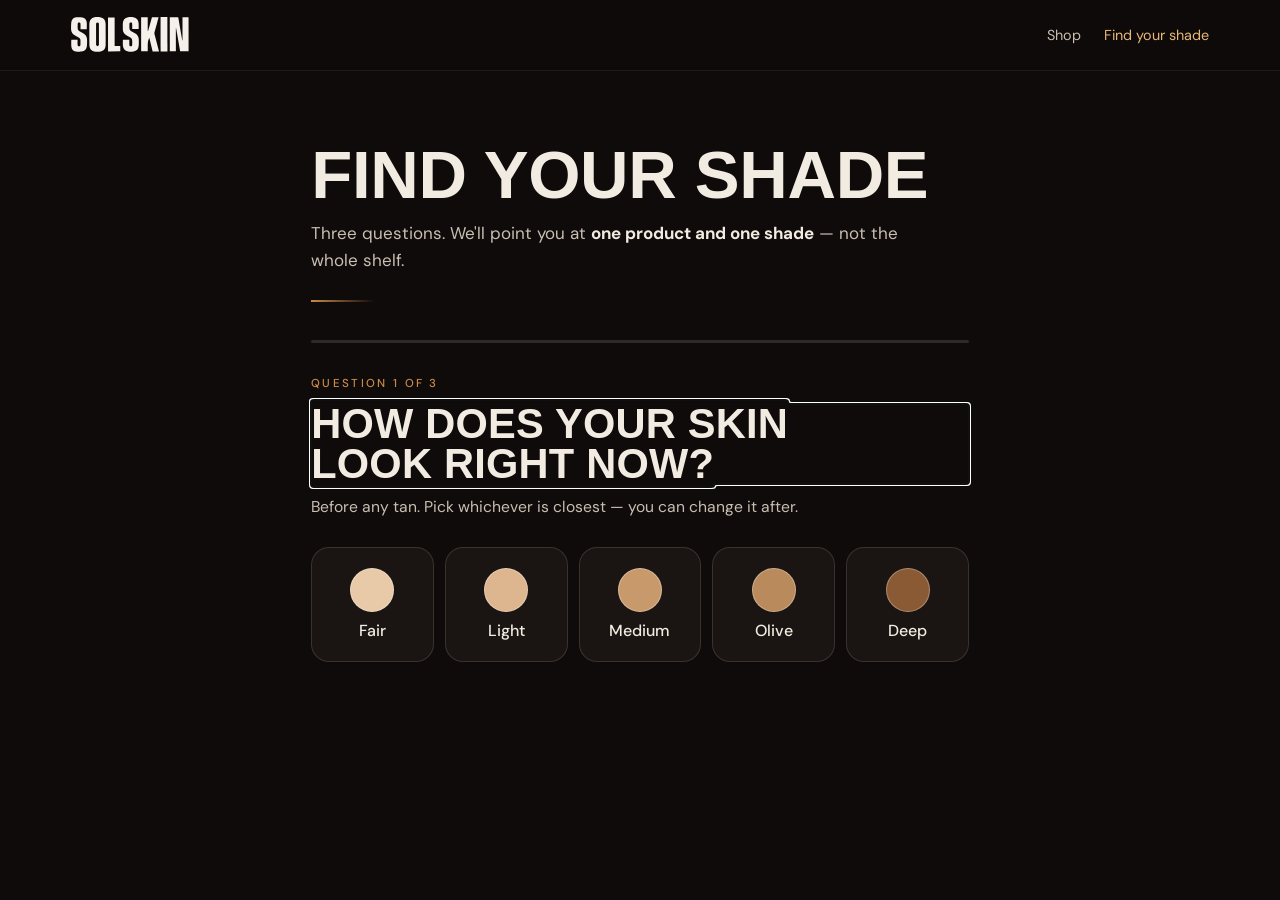
==== commit a76f68ad: "The page develops: tie the interface to the product's own shade ladder SOLSKIN's palette is not deco" ====
--- a/site/picker.html
+++ b/site/picker.html
@@ -9,6 +9,9 @@
 <link rel="stylesheet" href="css/store.css">
 </head>
 <body>
+
+<!-- the ground tans as you choose — see "THE PAGE DEVELOPS" in store.css -->
+<div class="develop" aria-hidden="true"></div>
 
 <header class="store-nav">
   <div class="store-nav__in">
--- a/site/css/store.css
+++ b/site/css/store.css
@@ -139,3 +139,187 @@
 .addbar{display:flex;align-items:center;gap:1rem;flex-wrap:wrap;margin-top:1.4rem}
 .addbar .total{font-family:var(--display);font-size:1.7rem;color:var(--ivory)}
 .addbar .total s{font-family:var(--body);font-size:.85rem;color:var(--ivory-faint);margin-left:.5rem}
+
+/* ============================================================
+   PREMIUM PASS
+   The hard white product tile was the weakest thing on these
+   pages: a bright rectangle on near-black reads as a marketplace
+   listing. The pack shots have a near-white background baked in,
+   and a flood-fill knockout eats the white pump caps — so instead
+   the product sits on a warm ivory plinth and blends into it with
+   multiply. The background disappears; the cap stays white.
+   ============================================================ */
+
+.card__img,
+.result__img{
+  /* keep the range TIGHT. multiply darkens the product by whatever the
+     plinth is, so a plinth that falls to #EADCC9 tints the bottle muddy.
+     #FFF -> #F4EEE6 is ~4%: enough to swallow the near-white pack-shot
+     background, not enough to touch the product. */
+  background:
+    radial-gradient(115% 95% at 50% 22%, #FFFFFF 0%, #FAF6F1 55%, #F4EEE6 100%);
+  position:relative;
+  isolation:isolate;
+}
+.card__img img,
+.result__img img{ mix-blend-mode:multiply; }
+
+/* a contact shadow so the bottle sits on the plinth rather than floating */
+.card__img::before,
+.result__img::before{
+  content:"";position:absolute;inset:0;pointer-events:none;z-index:1;
+  box-shadow:inset 0 0 40px rgba(120,84,52,.10), inset 0 -18px 30px rgba(120,84,52,.07);
+}
+.card__img::after,
+.result__img::after{
+  content:"";position:absolute;left:50%;bottom:9%;transform:translateX(-50%);
+  width:52%;height:7%;border-radius:50%;
+  background:radial-gradient(50% 50% at 50% 50%, rgba(90,53,32,.30), rgba(90,53,32,0) 70%);
+  z-index:-1;pointer-events:none;
+}
+
+/* warm light spilling off the plinth onto the dark card */
+.card{position:relative;overflow:hidden}
+.card::before{
+  content:"";position:absolute;inset:-1px -1px auto;height:58%;
+  background:radial-gradient(90% 100% at 50% 0%, rgba(201,138,75,.16), rgba(201,138,75,0) 70%);
+  opacity:0;transition:opacity .3s ease;pointer-events:none;z-index:1;
+}
+.card:hover::before{opacity:1}
+.card:hover{box-shadow:0 22px 50px rgba(0,0,0,.5)}
+.card__body{position:relative;z-index:2}
+
+/* type: let the display face carry the product name */
+.card h3{
+  font-family:var(--display);text-transform:uppercase;
+  font-size:1.12rem;line-height:1.04;letter-spacing:.01em;
+}
+.card__price{font-size:1.34rem}
+
+/* ---------- entrance: a considered stagger, not a bounce ---------- */
+@keyframes riseCard{from{opacity:0;transform:translateY(18px)}to{opacity:1;transform:none}}
+.grid .card{animation:riseCard .62s cubic-bezier(.2,.75,.3,1) both}
+.grid .card:nth-child(1){animation-delay:.02s}
+.grid .card:nth-child(2){animation-delay:.07s}
+.grid .card:nth-child(3){animation-delay:.12s}
+.grid .card:nth-child(4){animation-delay:.17s}
+.grid .card:nth-child(5){animation-delay:.22s}
+.grid .card:nth-child(6){animation-delay:.27s}
+.grid .card:nth-child(n+7){animation-delay:.32s}
+@media(prefers-reduced-motion:reduce){.grid .card{animation:none}}
+
+/* ---------- shade chips with real depth ---------- */
+.shade-dot{
+  width:17px;height:17px;
+  box-shadow:inset 0 -2px 3px rgba(0,0,0,.28), inset 0 2px 2px rgba(255,255,255,.35);
+  border-color:rgba(255,255,255,.22);
+}
+.swatch i{
+  width:26px;height:26px;
+  box-shadow:inset 0 -3px 4px rgba(0,0,0,.3), inset 0 2px 3px rgba(255,255,255,.4);
+}
+.swatch{transition:border-color .18s,background-color .18s,transform .18s}
+.swatch:hover{transform:translateY(-1px)}
+
+/* ---------- the picker result deserves a beat ---------- */
+@keyframes revealProduct{
+  from{opacity:0;transform:scale(.94) translateY(14px)}
+  to{opacity:1;transform:none}
+}
+@keyframes revealCopy{from{opacity:0;transform:translateY(14px)}to{opacity:1;transform:none}}
+.step[data-step="3"][data-active] .result__img{
+  animation:revealProduct .8s cubic-bezier(.2,.75,.3,1) both;
+}
+.step[data-step="3"][data-active] .result > div > *{
+  animation:revealCopy .6s cubic-bezier(.2,.75,.3,1) both;
+}
+.step[data-step="3"][data-active] .result > div > *:nth-child(1){animation-delay:.10s}
+.step[data-step="3"][data-active] .result > div > *:nth-child(2){animation-delay:.16s}
+.step[data-step="3"][data-active] .result > div > *:nth-child(3){animation-delay:.22s}
+.step[data-step="3"][data-active] .result > div > *:nth-child(4){animation-delay:.28s}
+.step[data-step="3"][data-active] .result > div > *:nth-child(5){animation-delay:.34s}
+.step[data-step="3"][data-active] .result > div > *:nth-child(6){animation-delay:.40s}
+@media(prefers-reduced-motion:reduce){
+  .step[data-step="3"][data-active] .result__img,
+  .step[data-step="3"][data-active] .result > div > *{animation:none}
+}
+
+/* the glow behind the matched product */
+.result__img{box-shadow:0 30px 70px rgba(0,0,0,.55), 0 0 60px rgba(201,138,75,.14)}
+
+/* ---------- page head: more editorial ---------- */
+.page-head{position:relative}
+.page-head::after{
+  content:"";display:block;width:64px;height:2px;margin-top:1.6rem;
+  background:linear-gradient(90deg,var(--bronze),transparent);
+}
+.page-head h1{letter-spacing:-.005em}
+
+/* ---------- filters: quieter until touched ---------- */
+.filter{background:transparent;border-color:var(--rule-soft)}
+.filter:hover{background:var(--charcoal)}
+
+/* ============================================================
+   THE PAGE DEVELOPS
+   ------------------------------------------------------------
+   SOLSKIN's palette is not decoration, it is the product's own
+   shade ladder: cream -> sand -> brown -> espresso is untanned ->
+   gradual -> dark -> very dark. Nothing on the live site uses that.
+
+   So the interface tans as you answer. Choose "just a bit of colour"
+   and the page stays cool and pale; choose "deep bronze" and the
+   whole ground warms and deepens. It is the one interaction here
+   that could not be lifted onto another brand — it only works
+   because this brand's colours ARE its product.
+
+   Kept deliberately quiet: the wash sits behind everything at low
+   opacity and never touches text, so contrast is unaffected.
+   ============================================================ */
+
+.develop{
+  position:fixed;inset:0;z-index:0;pointer-events:none;
+  opacity:0;
+  background:
+    radial-gradient(120% 80% at 50% 0%,   rgba(201,138,75,.30), rgba(201,138,75,0) 62%),
+    radial-gradient(100% 70% at 15% 100%, rgba(143,94,49,.26),  rgba(143,94,49,0)  60%);
+  transition:opacity 1.1s cubic-bezier(.2,.7,.3,1), filter 1.1s cubic-bezier(.2,.7,.3,1);
+  filter:saturate(.7);
+}
+body > *:not(.develop){position:relative;z-index:1}
+
+/* each answer deepens it a little — the tan developing */
+html[data-develop="1"] .develop{opacity:.30;filter:saturate(.85)}
+html[data-develop="2"] .develop{opacity:.55;filter:saturate(1)}
+html[data-develop="3"] .develop{opacity:.80;filter:saturate(1.12)}
+
+/* and the final depth decides how far it goes */
+html[data-depth="subtle"]     .develop{opacity:.34;filter:saturate(.8)}
+html[data-depth="noticeable"] .develop{opacity:.72;filter:saturate(1.05)}
+html[data-depth="deep"]       .develop{opacity:1;filter:saturate(1.25) contrast(1.05)}
+
+@media(prefers-reduced-motion:reduce){
+  .develop{transition:none}
+}
+
+/* ---------- the depth rail on the collection page ----------
+   Category filters are generic. This one is not: it sorts the
+   range by how far it actually takes you. */
+.rail{margin:0 0 2.4rem}
+.rail__label{font:500 .72rem/1 var(--body);letter-spacing:.18em;text-transform:uppercase;
+  color:var(--ivory-faint);margin-bottom:.9rem}
+.rail__track{display:flex;gap:.5rem;flex-wrap:wrap;align-items:stretch}
+.rail__step{
+  flex:1 1 130px;background:transparent;border:1px solid var(--rule-soft);
+  border-radius:16px;padding:.85rem 1rem;cursor:pointer;text-align:left;
+  color:var(--ivory-soft);font:500 .9rem var(--body);
+  display:flex;align-items:center;gap:.7rem;
+  transition:border-color .18s,background-color .18s,transform .18s;
+}
+.rail__step:hover{border-color:rgba(201,138,75,.5);transform:translateY(-2px)}
+.rail__step:focus-visible{outline:2.5px solid var(--bronze-lit);outline-offset:3px}
+.rail__step[aria-pressed="true"]{border-color:var(--bronze);background:rgba(201,138,75,.14);color:var(--ivory)}
+.rail__step i{
+  width:22px;height:22px;border-radius:999px;display:block;flex:none;
+  box-shadow:inset 0 -3px 4px rgba(0,0,0,.3), inset 0 2px 3px rgba(255,255,255,.35);
+}
+.rail__step small{display:block;font-weight:400;font-size:.76rem;color:var(--ivory-faint);margin-top:.12rem}
